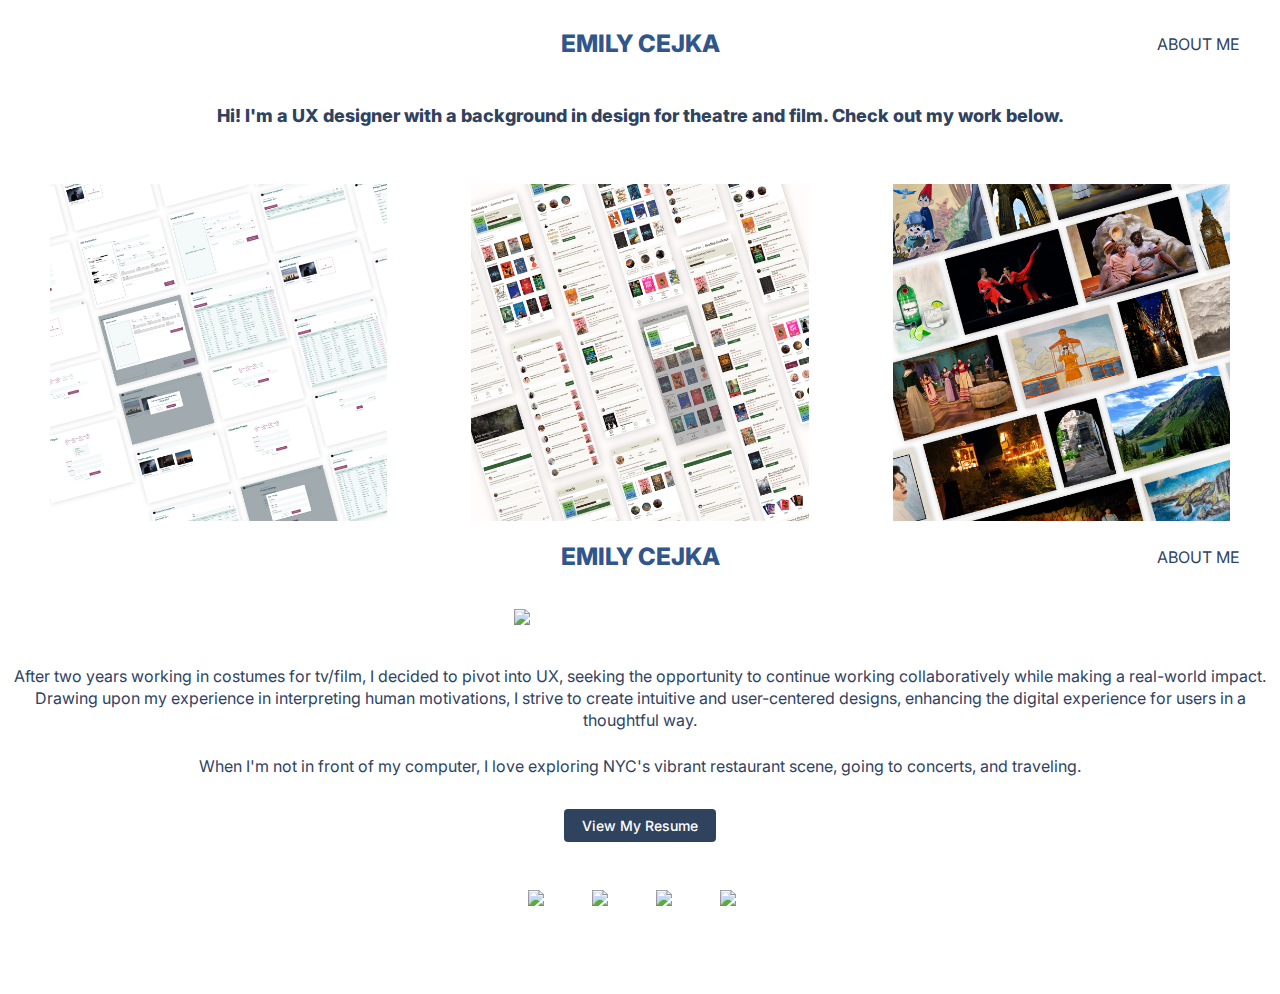
==== index.html @ d9a7fcef "combining about me" ====
<!DOCTYPE html>
<html>
	<head>
		<title>Emily Cejka</title>
		<meta charset="utf-8">
		<meta name="viewport" content="width=device-width, initial-scale=1">
		<link rel="stylesheet" href="https://fonts.googleapis.com/css2?family=Inter:wght@400;500;600;700&display=swap"/>
		<link rel="stylesheet" href="./style.css">
	</head>
	<body>
		<div class="header-container">
			<div class="header-item"></div>

			<div>
				<a href="../index.html"><h2>EMILY CEJKA</h2></a>
			</div>

			<div class="header-item">
				<a href="projects/about-me.html"><p>ABOUT ME</p></a>
			</div>
		</div>




		<h4>Hi! I'm a UX designer with a background in design for theatre and film. Check out my work below.</h4>

		<div class="container">
			<div class="project-card">
				<img src="projects/home-images/cc-cover.jpeg" alt="Costume Companion">

				<a href="projects/costume-companion.html">
					<div class="overlay">
		     			<p class="project-title">Costume Companion</p>
		   			</div>
				</a>
			</div>

			<div class="project-card">
		   		<img src="projects/home-images/grcover.jpeg" alt="Goodreads"></a>

		   		<a href="projects/goodreads.html">
		   			<div class="overlay">
		     			<p class="project-title">Goodreads: An Evolution</p>
		   			</div>
		   		</a>
			</div>

			<div class="project-card">
				<img src="projects/home-images/co-cover.jpg" alt="Creative Outlets">

				<a href="projects/creative-outlets.html">
					<div class="overlay">
		     			<p class="project-title">Creative Outlets</p>
		   			</div>
				</a>
			</div>
		</div>

		<html>
	<head>
		<title>Costume Companion</title>
		<meta charset="utf-8">
		<meta name="viewport" content="width=device-width, initial-scale=1">
		<link rel="stylesheet" href="https://fonts.googleapis.com/css2?family=Inter:wght@400;500;600;700&display=swap"/>
		<link rel="stylesheet" href="../style.css">
	</head>
	<body>
		<div class="header-container">
			<div class="header-item"></div>

			<div>
				<a href="../index.html"><h2>EMILY CEJKA</h2></a>
			</div>

			<div class="header-item">
				<a href="about-me.html"><p>ABOUT ME</p></a>
			</div>
		</div>

		<img class="profile-pic" src="Profile.jpeg" width="20%">

		<p>After two years working in costumes for tv/film, I decided to pivot into UX, seeking the opportunity to continue working collaboratively while making a real-world impact. Drawing upon my experience in interpreting human motivations, I strive to create intuitive and user-centered designs, enhancing the digital experience for users in a thoughtful way.</p>
		<p>When I'm not in front of my computer, I love exploring NYC's vibrant restaurant scene, going to concerts, and traveling.</p>

		<a class="button" href="https://drive.google.com/file/d/1IEPt8PPL3KUsZKI9bEFSXfuvruaaCtfn/view" target="_blank">View My Resume</a>

		<div class="container">
			<div class="icon-row">
				<a href="https://dribbble.com/emilycejka" target="_blank"><img src="img/dribbble-icon.svg"></a>
			</div>
			<div class="icon-row">
				<a href="https://instagram.com/emcejka" target="_blank"><img src="img/instagram-icon.svg"></a>
			</div>
			<div class="icon-row">
				<a href="https://linkedin.com/in/emilycejka" target="_blank"><img src="img/linkedin-icon.svg"></a>
			</div>
			<div class="icon-row">
				<a href="mailto:emily.cejka@gmail.com" target="_blank"><img src="img/email-icon.svg"></a>
			</div>
		</div>
	</body>
</html>

	</body>
</html>
---- style.css ----
:root {
    --primary-text-color: #2F435F; /* Navy */
}

h1, h2, h4, h6, p, a, .image-caption {
    font-family: 'Inter', sans-serif;
    color: var(--primary-text-color);
    text-align: center;
    max-width: 100%;
    margin-left: auto;
    margin-right: auto;
    margin-top: 24px;
    margin-bottom: 24px;
    text-decoration: none;
}
ol, dl, dt, dd  {
    font-family: 'Inter', sans-serif;
    color: var(--primary-text-color);
    text-align: left;
    max-width: 100%;
    font-size: 16px;
    font-weight: 400;
    line-height: 32px;
    margin-left: auto;
    margin-right: auto;
    margin-top: 24px;
    margin-bottom: 24px;
}

ol.centered-list {
    margin: 24px, auto;
    list-style-position: inside;
    display: flex;
    flex-direction: column;
    align-items: center;
    max-width: 80%;
}

ol.centered-list li{
    margin-top: 8px;
    margin-bottom: 8px;
}

h1 {
    font-size: 36px;
    font-weight: 800;
    line-height: 36px;
    margin-top: 32px;
}
h2 {
    font-size: 24px;
    font-weight: 800;
    line-height: 24px;
    margin-top: 24px;
    color: #30568c;

}
h4 {
    font-size: 18px;
    font-weight: 800;
    line-height: 24px;
}

h6 {
    font-size: 16px;
    font-weight: 500;
    line-height: 16px;
}
p {
    font-size: 16px;
    font-weight: 400;
    line-height: 22px;
}
img {
    max-width: 100%;
    display: block;
  margin-left: auto;
    margin-right: auto;
}

.profile-pic {
    min-width: 200px;
    padding-top: 16px;
    padding-bottom: 16px;
}

.header-container {
    display: flex;
    justify-content: space-between;
    align-items: center;
    padding-left: 24px;
    padding-right: 24px;
}

.header-item {
    min-width: 100px;
}

.container {
    display: flex;
    width: 100%;
    margin-left: auto;
    margin-right: auto;
    justify-content: center;
}

.row {
    display: flex;
    align-items: center;
    width: 80%;
}

.more-row {
    display: inline-flex;
    align-items: left;
    width: 80%;
    max-width: 300px;
}

.icon-row {
    display: flex;
    justify-content: space-between;
    margin-inline: 16px; 
    justify-content: center;
    margin-top: 16px;
    margin-left: 16px;
    margin-right: 16px;
    margin-bottom: 56px;
}

.icon-row img {
    width: 32px;
}

.header-row {
    display: inline-flex;
    justify-content: space-between;
    margin-inline: 16px;
}

.text-container {
    flex: 1;
    padding-top: 8px;
    padding-bottom: 16px;
    padding-left: 8px;
    padding-right: 8px;
}

.image-container {
    flex: 1;
    width: 80%;
    display: flex;
    flex-direction: column;
    align-items: center;
    padding-top: 16px;
    padding-bottom: 16px;
    padding-left: 8px;
    padding-right: 8px;
}

.image-container img {
    max-width: 100%;
}

.image-caption{ 
    color: #4C5C92;
    font-size: 14px;
    font-weight: 400;
    text-align: left;
    margin-left: 40px;
    margin-top 8px;
 }

.carousel-container {
  position: relative;
  max-width: 1000px;
  height: 643px;
  overflow: hidden;
  margin-left: auto;
  margin-right: auto;
}

.carousel-slide {
  display: flex;
  width: 100%;
  height:100%;
}

.carousel-slide img {
  object-fit: cover;
  height: auto;
  max-width: 100%;
}

.carousel-controls {
  display: flex;
  justify-content: center;
  padding-bottom: 16px;
  
}

.prev-btn,
.next-btn {
  cursor: pointer;
  display: inline-block;
  padding-top: 4px;
  padding-bottom: 4px;
  padding-left: 14px;
  padding-right: 14px;
  margin-left: 4px;
  margin-right: 4px;
  font-family: 'Inter', sans-serif;
  font-weight: 500;
  color: var(--primary-text-color);
  font-size: 14px;
  background-color: white;
  border-radius:4px;
  border-style: solid;
  border-width: 1px;
  border-color: var(--primary-text-color);
}

.carousel-controls {
  display: flex;
  justify-content: center;
}

.button {
    cursor: pointer;
  display: flex;
  justify-content: center;
  max-width: 120px;
  padding: 8px 16px;
  margin-top: 32px;
  margin-bottom: 8px;
  margin-left: auto;
  margin-right: auto;
  background-color: var(--primary-text-color);
  font-family: 'Inter', sans-serif;
  font-weight: 500;
  text-decoration-line: none;
  color: white;
  font-size: 14px;
  border-radius: 4px;
}


.project-card {
  position: relative;
  display: inline-block;
  margin-top: 32px;
}

.project-card img {
    width: 80%;
}

.card-row {
    display: inline-flex;
    justify-content: flex-start;
    width: 40%;
}

.overlay {
  position: absolute;
  top: 0;
  left: 0;
  width: 100%;
  height: 100%;
  background-color: rgba(255, 255, 255, 0.8);
  display: flex;
  justify-content: center;
  align-items: center;
  opacity: 0;
  transition: opacity 0.3s ease; 
}

.project-title {
  font-size: 24px;
  font-family: 'Inter', sans-serif;
  color: var(--primary-text-color);
  font-weight: 500;
}

.project-card:hover .overlay {
  opacity: 1;
---- style.css ----
:root {
    --primary-text-color: #2F435F; /* Navy */
}

h1, h2, h4, h6, p, a, .image-caption {
    font-family: 'Inter', sans-serif;
    color: var(--primary-text-color);
    text-align: center;
    max-width: 100%;
    margin-left: auto;
    margin-right: auto;
    margin-top: 24px;
    margin-bottom: 24px;
    text-decoration: none;
}
ol, dl, dt, dd  {
    font-family: 'Inter', sans-serif;
    color: var(--primary-text-color);
    text-align: left;
    max-width: 100%;
    font-size: 16px;
    font-weight: 400;
    line-height: 32px;
    margin-left: auto;
    margin-right: auto;
    margin-top: 24px;
    margin-bottom: 24px;
}

ol.centered-list {
    margin: 24px, auto;
    list-style-position: inside;
    display: flex;
    flex-direction: column;
    align-items: center;
    max-width: 80%;
}

ol.centered-list li{
    margin-top: 8px;
    margin-bottom: 8px;
}

h1 {
    font-size: 36px;
    font-weight: 800;
    line-height: 36px;
    margin-top: 32px;
}
h2 {
    font-size: 24px;
    font-weight: 800;
    line-height: 24px;
    margin-top: 24px;
    color: #30568c;

}
h4 {
    font-size: 18px;
    font-weight: 800;
    line-height: 24px;
}

h6 {
    font-size: 16px;
    font-weight: 500;
    line-height: 16px;
}
p {
    font-size: 16px;
    font-weight: 400;
    line-height: 22px;
}
img {
    max-width: 100%;
    display: block;
  margin-left: auto;
    margin-right: auto;
}

.profile-pic {
    min-width: 200px;
    padding-top: 16px;
    padding-bottom: 16px;
}

.header-container {
    display: flex;
    justify-content: space-between;
    align-items: center;
    padding-left: 24px;
    padding-right: 24px;
}

.header-item {
    min-width: 100px;
}

.container {
    display: flex;
    width: 100%;
    margin-left: auto;
    margin-right: auto;
    justify-content: center;
}

.row {
    display: flex;
    align-items: center;
    width: 80%;
}

.more-row {
    display: inline-flex;
    align-items: left;
    width: 80%;
    max-width: 300px;
}

.icon-row {
    display: flex;
    justify-content: space-between;
    margin-inline: 16px; 
    justify-content: center;
    margin-top: 16px;
    margin-left: 16px;
    margin-right: 16px;
    margin-bottom: 56px;
}

.icon-row img {
    width: 32px;
}

.header-row {
    display: inline-flex;
    justify-content: space-between;
    margin-inline: 16px;
}

.text-container {
    flex: 1;
    padding-top: 8px;
    padding-bottom: 16px;
    padding-left: 8px;
    padding-right: 8px;
}

.image-container {
    flex: 1;
    width: 80%;
    display: flex;
    flex-direction: column;
    align-items: center;
    padding-top: 16px;
    padding-bottom: 16px;
    padding-left: 8px;
    padding-right: 8px;
}

.image-container img {
    max-width: 100%;
}

.image-caption{ 
    color: #4C5C92;
    font-size: 14px;
    font-weight: 400;
    text-align: left;
    margin-left: 40px;
    margin-top 8px;
 }

.carousel-container {
  position: relative;
  max-width: 1000px;
  height: 643px;
  overflow: hidden;
  margin-left: auto;
  margin-right: auto;
}

.carousel-slide {
  display: flex;
  width: 100%;
  height:100%;
}

.carousel-slide img {
  object-fit: cover;
  height: auto;
  max-width: 100%;
}

.carousel-controls {
  display: flex;
  justify-content: center;
  padding-bottom: 16px;
  
}

.prev-btn,
.next-btn {
  cursor: pointer;
  display: inline-block;
  padding-top: 4px;
  padding-bottom: 4px;
  padding-left: 14px;
  padding-right: 14px;
  margin-left: 4px;
  margin-right: 4px;
  font-family: 'Inter', sans-serif;
  font-weight: 500;
  color: var(--primary-text-color);
  font-size: 14px;
  background-color: white;
  border-radius:4px;
  border-style: solid;
  border-width: 1px;
  border-color: var(--primary-text-color);
}

.carousel-controls {
  display: flex;
  justify-content: center;
}

.button {
    cursor: pointer;
  display: flex;
  justify-content: center;
  max-width: 120px;
  padding: 8px 16px;
  margin-top: 32px;
  margin-bottom: 8px;
  margin-left: auto;
  margin-right: auto;
  background-color: var(--primary-text-color);
  font-family: 'Inter', sans-serif;
  font-weight: 500;
  text-decoration-line: none;
  color: white;
  font-size: 14px;
  border-radius: 4px;
}


.project-card {
  position: relative;
  display: inline-block;
  margin-top: 32px;
}

.project-card img {
    width: 80%;
}

.card-row {
    display: inline-flex;
    justify-content: flex-start;
    width: 40%;
}

.overlay {
  position: absolute;
  top: 0;
  left: 0;
  width: 100%;
  height: 100%;
  background-color: rgba(255, 255, 255, 0.8);
  display: flex;
  justify-content: center;
  align-items: center;
  opacity: 0;
  transition: opacity 0.3s ease; 
}

.project-title {
  font-size: 24px;
  font-family: 'Inter', sans-serif;
  color: var(--primary-text-color);
  font-weight: 500;
}

.project-card:hover .overlay {
  opacity: 1;
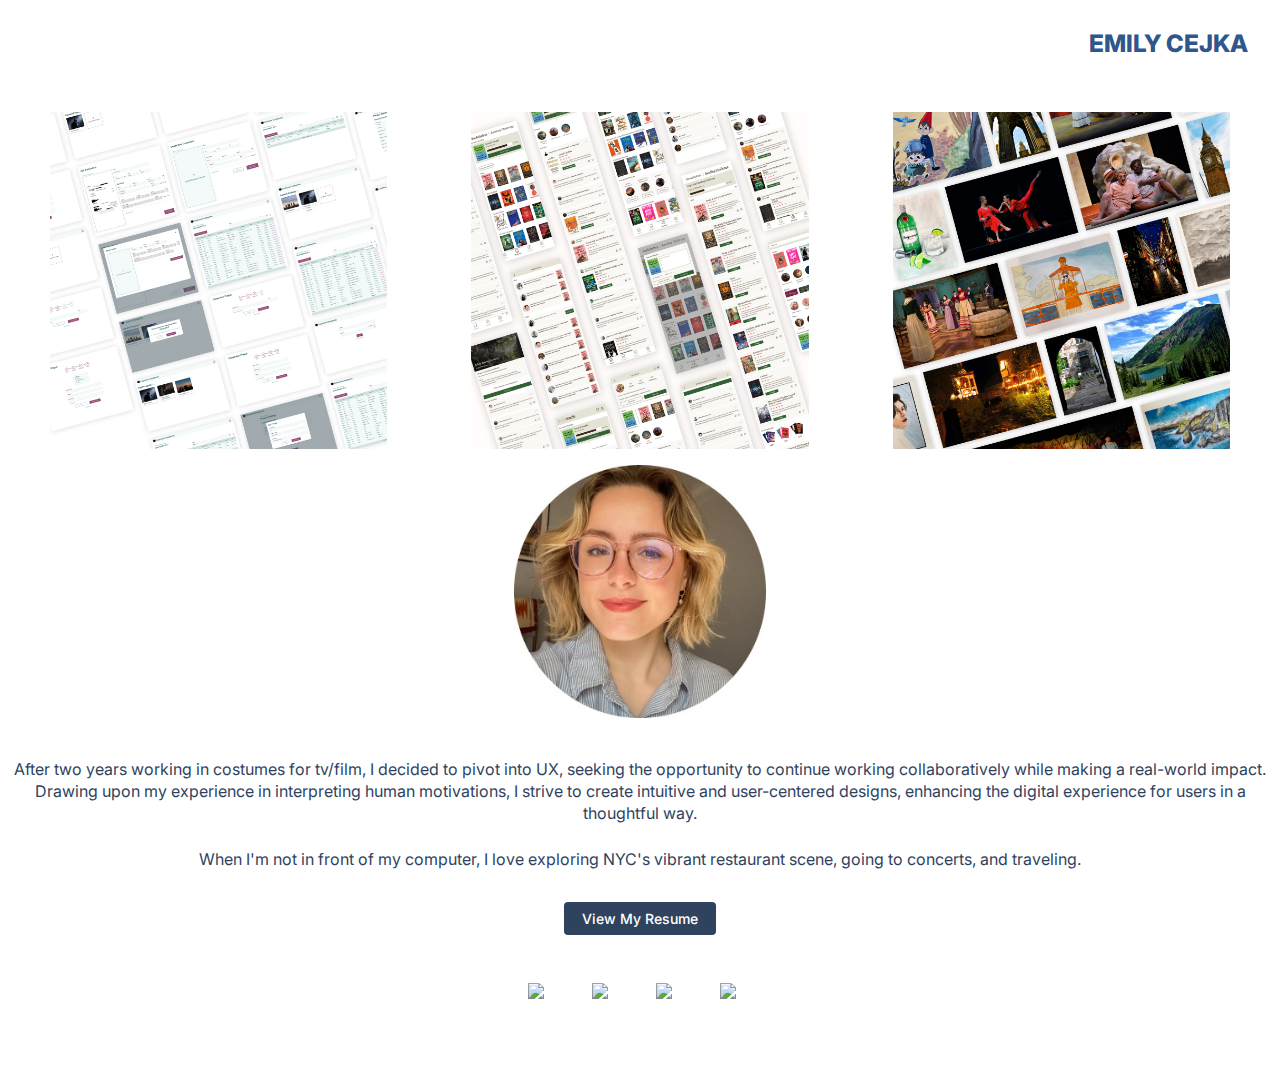
==== commit 6da6afb8: "corrections" ====
--- a/index.html
+++ b/index.html
@@ -15,15 +15,8 @@
 				<a href="../index.html"><h2>EMILY CEJKA</h2></a>
 			</div>
 
-			<div class="header-item">
-				<a href="projects/about-me.html"><p>ABOUT ME</p></a>
-			</div>
 		</div>
 
-
-
-
-		<h4>Hi! I'm a UX designer with a background in design for theatre and film. Check out my work below.</h4>
 
 		<div class="container">
 			<div class="project-card">
@@ -57,27 +50,6 @@
 			</div>
 		</div>
 
-		<html>
-	<head>
-		<title>Costume Companion</title>
-		<meta charset="utf-8">
-		<meta name="viewport" content="width=device-width, initial-scale=1">
-		<link rel="stylesheet" href="https://fonts.googleapis.com/css2?family=Inter:wght@400;500;600;700&display=swap"/>
-		<link rel="stylesheet" href="../style.css">
-	</head>
-	<body>
-		<div class="header-container">
-			<div class="header-item"></div>
-
-			<div>
-				<a href="../index.html"><h2>EMILY CEJKA</h2></a>
-			</div>
-
-			<div class="header-item">
-				<a href="about-me.html"><p>ABOUT ME</p></a>
-			</div>
-		</div>
-
 		<img class="profile-pic" src="Profile.jpeg" width="20%">
 
 		<p>After two years working in costumes for tv/film, I decided to pivot into UX, seeking the opportunity to continue working collaboratively while making a real-world impact. Drawing upon my experience in interpreting human motivations, I strive to create intuitive and user-centered designs, enhancing the digital experience for users in a thoughtful way.</p>
@@ -99,8 +71,7 @@
 				<a href="mailto:emily.cejka@gmail.com" target="_blank"><img src="img/email-icon.svg"></a>
 			</div>
 		</div>
-	</body>
-</html>
+
 
 	</body>
 </html>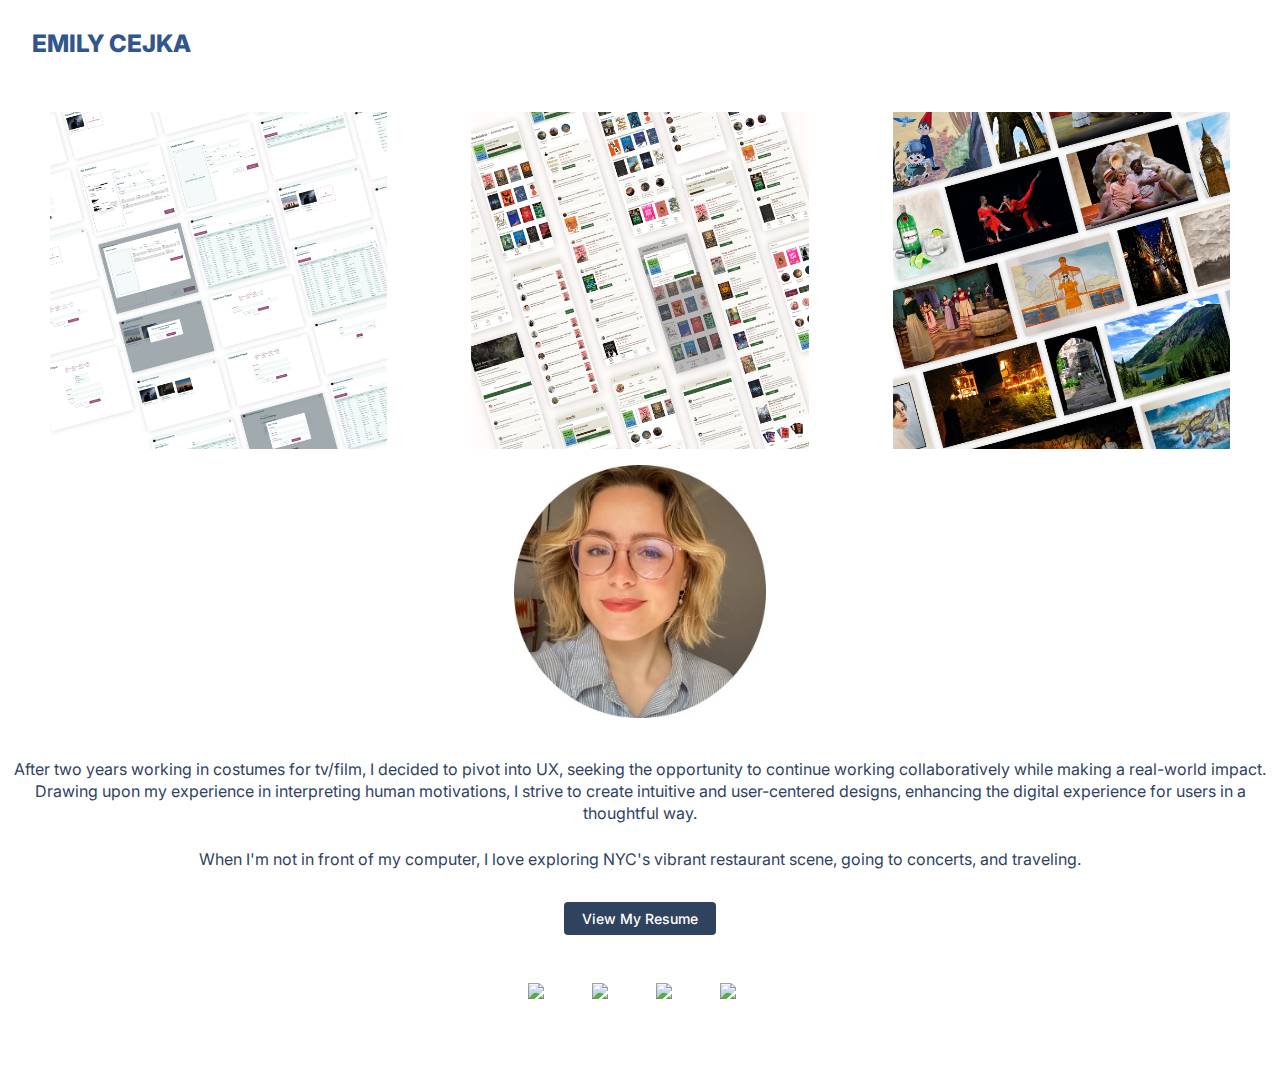
==== commit 040eef34: "justify my name" ====
--- a/index.html
+++ b/index.html
@@ -9,8 +9,6 @@
 	</head>
 	<body>
 		<div class="header-container">
-			<div class="header-item"></div>
-
 			<div>
 				<a href="../index.html"><h2>EMILY CEJKA</h2></a>
 			</div>
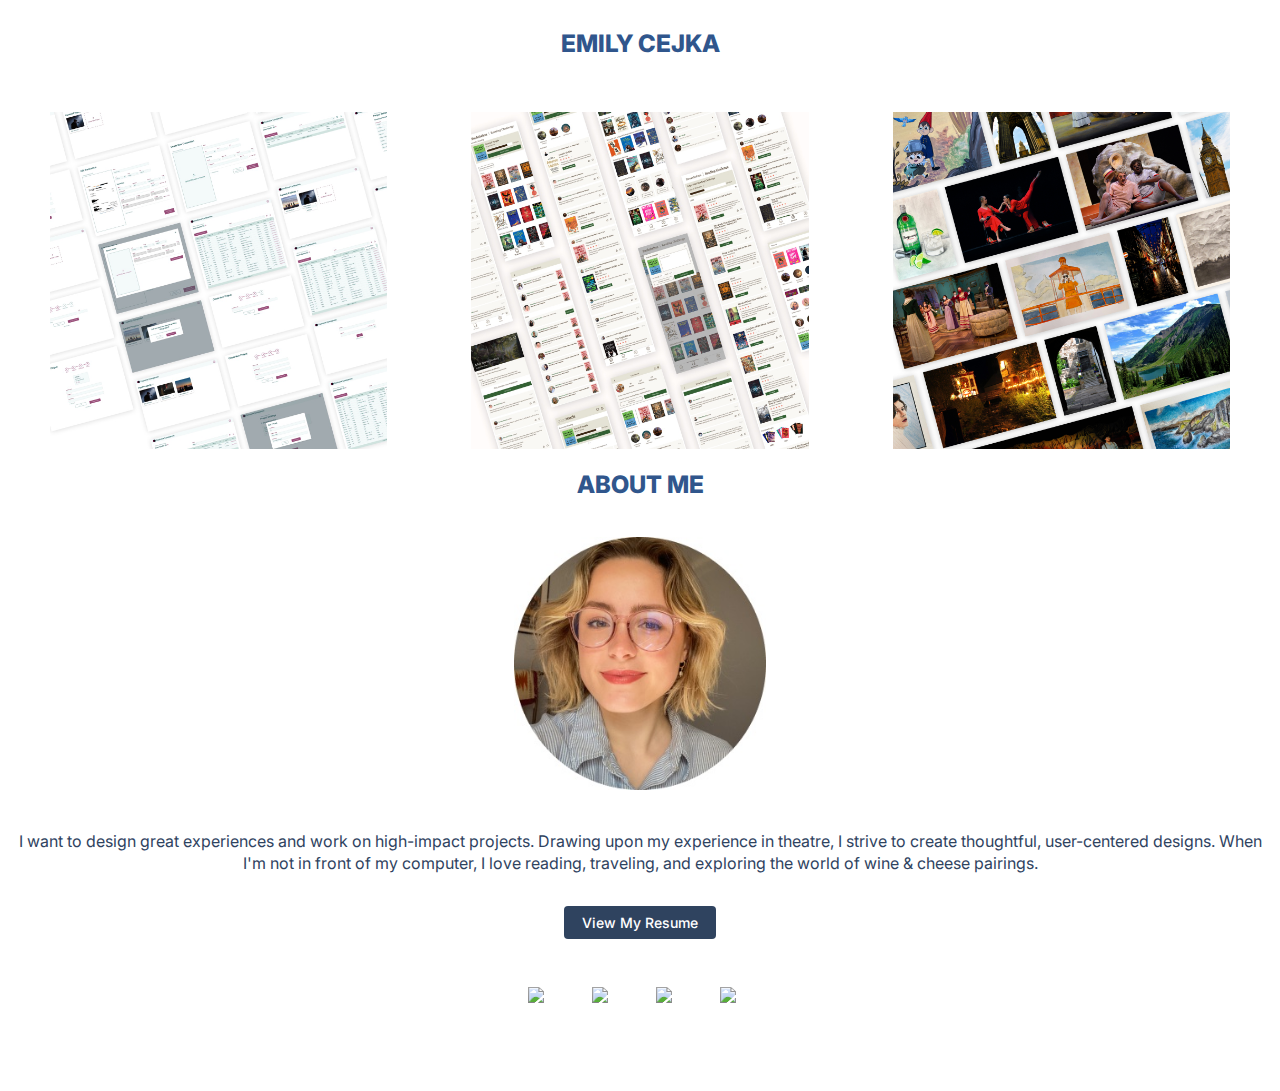
==== commit 042d6ad7: "more" ====
--- a/index.html
+++ b/index.html
@@ -48,10 +48,11 @@
 			</div>
 		</div>
 
+		<h2>ABOUT ME</h2></a>
+
 		<img class="profile-pic" src="Profile.jpeg" width="20%">
 
-		<p>After two years working in costumes for tv/film, I decided to pivot into UX, seeking the opportunity to continue working collaboratively while making a real-world impact. Drawing upon my experience in interpreting human motivations, I strive to create intuitive and user-centered designs, enhancing the digital experience for users in a thoughtful way.</p>
-		<p>When I'm not in front of my computer, I love exploring NYC's vibrant restaurant scene, going to concerts, and traveling.</p>
+		<p>I want to design great experiences and work on high-impact projects. Drawing upon my experience in theatre, I strive to create thoughtful, user-centered designs. When I'm not in front of my computer, I love reading, traveling, and exploring the world of wine & cheese pairings.</p>
 
 		<a class="button" href="https://drive.google.com/file/d/1IEPt8PPL3KUsZKI9bEFSXfuvruaaCtfn/view" target="_blank">View My Resume</a>
 
--- a/style.css
+++ b/style.css
@@ -86,7 +86,7 @@
 
 .header-container {
     display: flex;
-    justify-content: space-between;
+    justify-content: center;
     align-items: center;
     padding-left: 24px;
     padding-right: 24px;
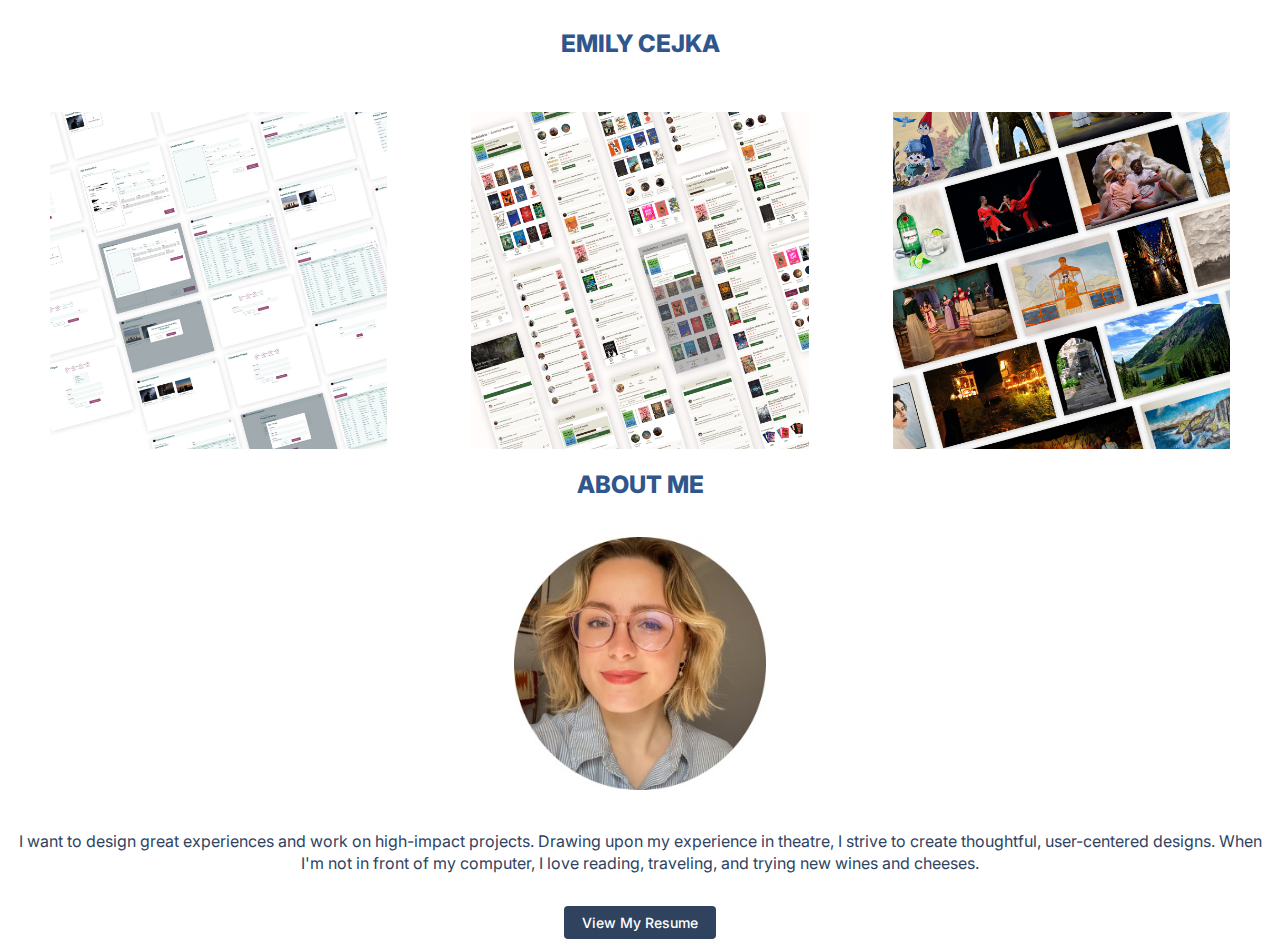
==== commit 763437a3: "more" ====
--- a/index.html
+++ b/index.html
@@ -48,29 +48,14 @@
 			</div>
 		</div>
 
-		<h2>ABOUT ME</h2></a>
+		<h2 style="margin-top: 24px;">ABOUT ME</h2>
 
 		<img class="profile-pic" src="Profile.jpeg" width="20%">
 
-		<p>I want to design great experiences and work on high-impact projects. Drawing upon my experience in theatre, I strive to create thoughtful, user-centered designs. When I'm not in front of my computer, I love reading, traveling, and exploring the world of wine & cheese pairings.</p>
+		<p>I want to design great experiences and work on high-impact projects. Drawing upon my experience in theatre, I strive to create thoughtful, user-centered designs. When I'm not in front of my computer, I love reading, traveling, and trying new wines and cheeses.</p>
 
-		<a class="button" href="https://drive.google.com/file/d/1IEPt8PPL3KUsZKI9bEFSXfuvruaaCtfn/view" target="_blank">View My Resume</a>
-
-		<div class="container">
-			<div class="icon-row">
-				<a href="https://dribbble.com/emilycejka" target="_blank"><img src="img/dribbble-icon.svg"></a>
-			</div>
-			<div class="icon-row">
-				<a href="https://instagram.com/emcejka" target="_blank"><img src="img/instagram-icon.svg"></a>
-			</div>
-			<div class="icon-row">
-				<a href="https://linkedin.com/in/emilycejka" target="_blank"><img src="img/linkedin-icon.svg"></a>
-			</div>
-			<div class="icon-row">
-				<a href="mailto:emily.cejka@gmail.com" target="_blank"><img src="img/email-icon.svg"></a>
-			</div>
-		</div>
-
+		<a class="button" href="https://drive.google.com/file/d/1IEPt8PPL3KUsZKI9bEFSXfuvruaaCtfn/view" target="_blank">View My Resume
+		</a>
 
 	</body>
 </html>--- a/style.css
+++ b/style.css
@@ -88,8 +88,8 @@
     display: flex;
     justify-content: center;
     align-items: center;
-    padding-left: 24px;
-    padding-right: 24px;
+    padding-left: 20%;
+    padding-right: 20%;
 }
 
 .header-item {
@@ -152,8 +152,8 @@
     display: flex;
     flex-direction: column;
     align-items: center;
-    padding-top: 16px;
-    padding-bottom: 16px;
+    padding-top: 24px;
+    padding-bottom: 24px;
     padding-left: 8px;
     padding-right: 8px;
 }
@@ -279,7 +279,7 @@
   font-size: 24px;
   font-family: 'Inter', sans-serif;
   color: var(--primary-text-color);
-  font-weight: 500;
+  font-weight: 600;
 }
 
 .project-card:hover .overlay {
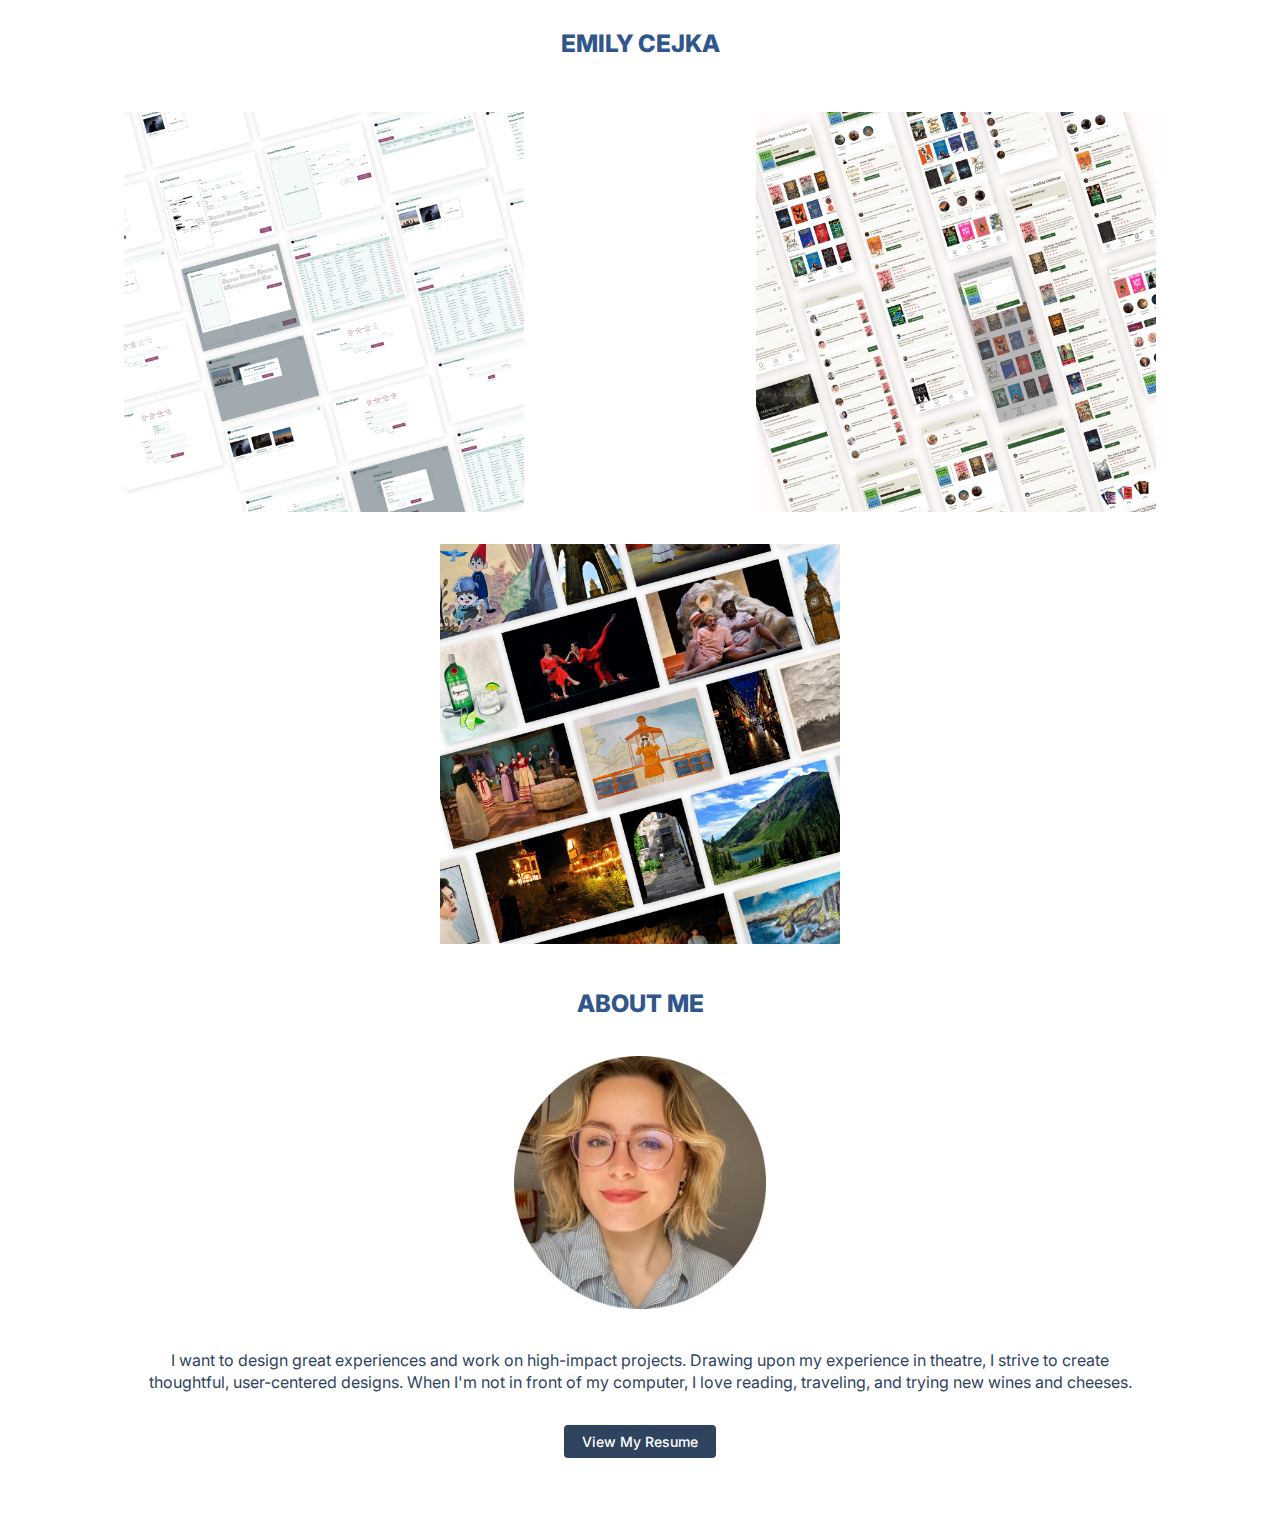
==== commit 3fed6ef7: "hehe" ====
--- a/index.html
+++ b/index.html
@@ -10,7 +10,7 @@
 	<body>
 		<div class="header-container">
 			<div>
-				<a href="../index.html"><h2>EMILY CEJKA</h2></a>
+				<h2>EMILY CEJKA</h2></a>
 			</div>
 
 		</div>
@@ -48,13 +48,13 @@
 			</div>
 		</div>
 
-		<h2 style="margin-top: 24px;">ABOUT ME</h2>
+		<h2 style="margin-top: 48px;">ABOUT ME</h2>
 
 		<img class="profile-pic" src="Profile.jpeg" width="20%">
 
-		<p>I want to design great experiences and work on high-impact projects. Drawing upon my experience in theatre, I strive to create thoughtful, user-centered designs. When I'm not in front of my computer, I love reading, traveling, and trying new wines and cheeses.</p>
+		<p style="max-width: 80%;"> I want to design great experiences and work on high-impact projects. Drawing upon my experience in theatre, I strive to create thoughtful, user-centered designs. When I'm not in front of my computer, I love reading, traveling, and trying new wines and cheeses.</p>
 
-		<a class="button" href="https://drive.google.com/file/d/1IEPt8PPL3KUsZKI9bEFSXfuvruaaCtfn/view" target="_blank">View My Resume
+		<a style="margin-bottom: 56px" class="button" href="https://drive.google.com/file/d/1IEPt8PPL3KUsZKI9bEFSXfuvruaaCtfn/view" target="_blank">View My Resume
 		</a>
 
 	</body>
--- a/style.css
+++ b/style.css
@@ -98,10 +98,11 @@
 
 .container {
     display: flex;
-    width: 100%;
+    flex-wrap: wrap;
+    width: 20%%;
     margin-left: auto;
     margin-right: auto;
-    justify-content: center;
+    justify-content: space-around;
 }
 
 .row {
@@ -249,10 +250,13 @@
   position: relative;
   display: inline-block;
   margin-top: 32px;
+  margin-left: 16px;
+  margin-right: 16px;
+
 }
 
 .project-card img {
-    width: 80%;
+    width: 400px;
 }
 
 .card-row {
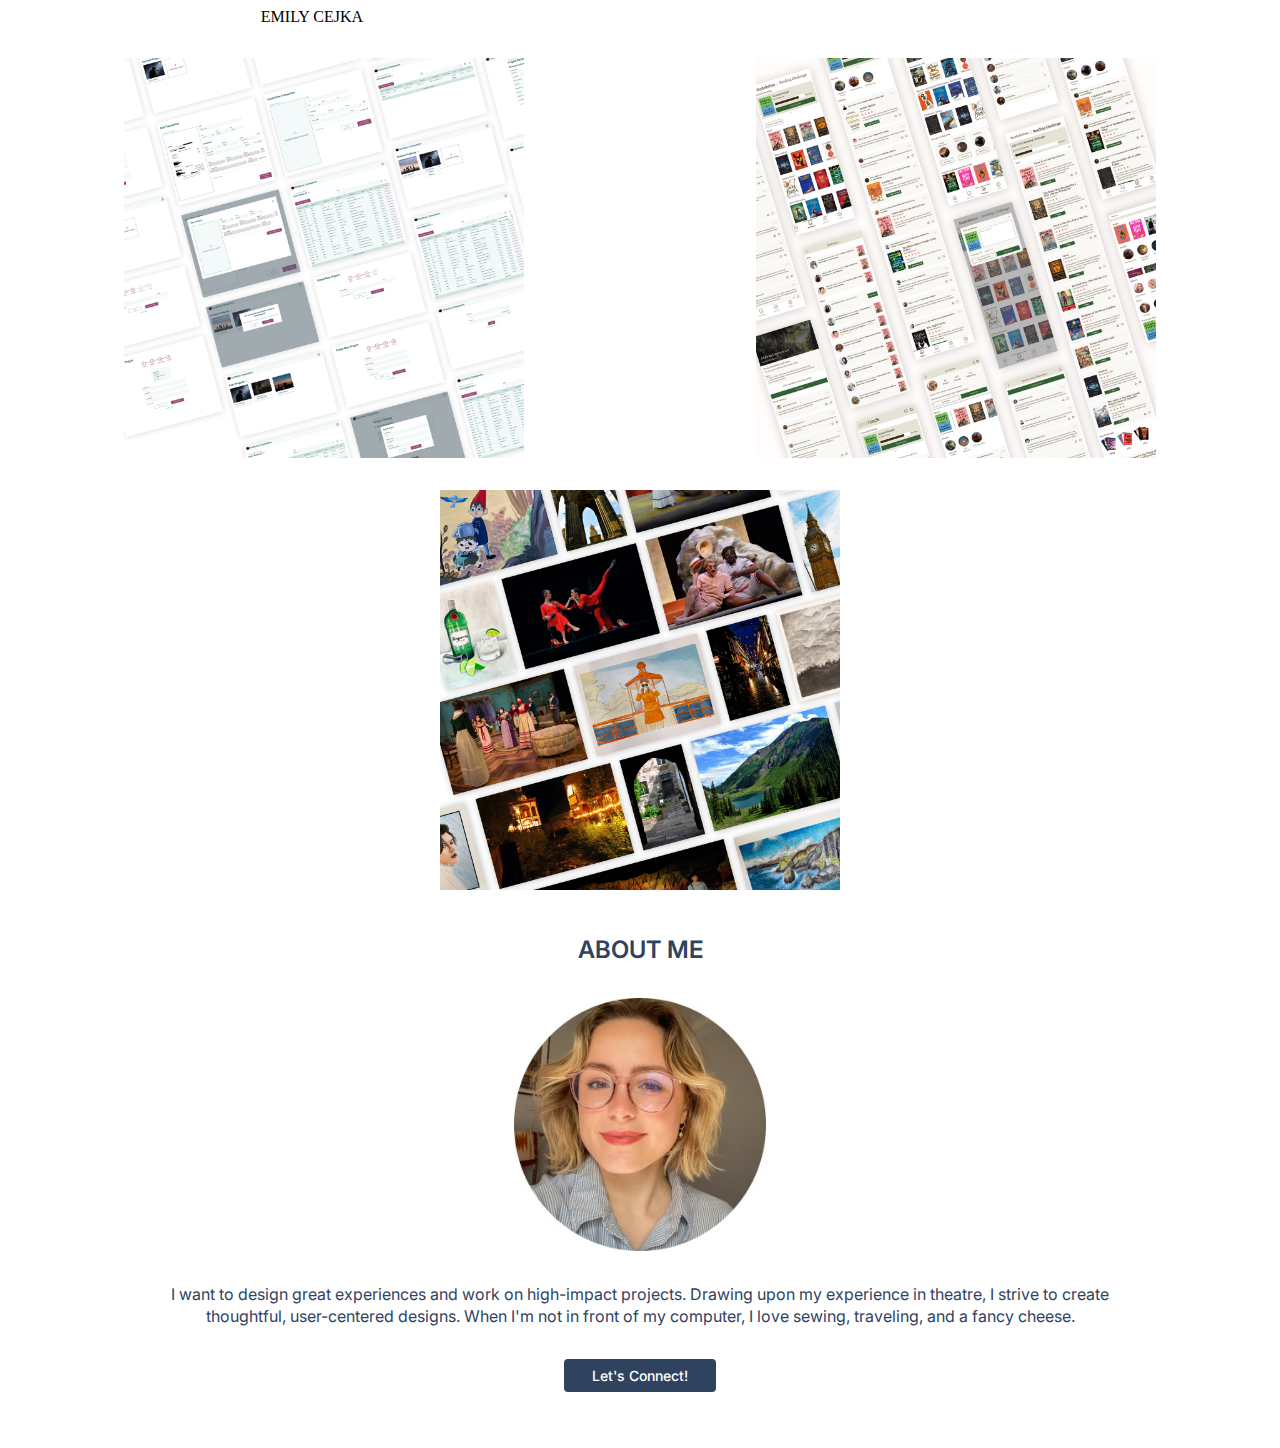
==== commit 367e7411: "cha cha changesss" ====
--- a/index.html
+++ b/index.html
@@ -10,7 +10,7 @@
 	<body>
 		<div class="header-container">
 			<div>
-				<h2>EMILY CEJKA</h2></a>
+				<header>EMILY CEJKA</header></a>
 			</div>
 
 		</div>
@@ -52,9 +52,9 @@
 
 		<img class="profile-pic" src="Profile.jpeg" width="20%">
 
-		<p style="max-width: 80%;"> I want to design great experiences and work on high-impact projects. Drawing upon my experience in theatre, I strive to create thoughtful, user-centered designs. When I'm not in front of my computer, I love reading, traveling, and trying new wines and cheeses.</p>
+		<p style="max-width: 80%;"> I want to design great experiences and work on high-impact projects. Drawing upon my experience in theatre, I strive to create thoughtful, user-centered designs. When I'm not in front of my computer, I love sewing, traveling, and a fancy cheese.</p>
 
-		<a style="margin-bottom: 56px" class="button" href="https://drive.google.com/file/d/1IEPt8PPL3KUsZKI9bEFSXfuvruaaCtfn/view" target="_blank">View My Resume
+		<a style="margin-bottom: 56px" class="button" href="mailto:emily.cejka@gmail.com" target="_blank">Let's Connect!
 		</a>
 
 	</body>
--- a/style.css
+++ b/style.css
@@ -6,25 +6,21 @@
     font-family: 'Inter', sans-serif;
     color: var(--primary-text-color);
     text-align: center;
-    max-width: 100%;
+    max-width: 80%;
     margin-left: auto;
     margin-right: auto;
-    margin-top: 24px;
-    margin-bottom: 24px;
     text-decoration: none;
 }
 ol, dl, dt, dd  {
     font-family: 'Inter', sans-serif;
     color: var(--primary-text-color);
     text-align: left;
-    max-width: 100%;
+    max-width: 80%;
     font-size: 16px;
     font-weight: 400;
-    line-height: 32px;
+    line-height: 24px;
     margin-left: auto;
     margin-right: auto;
-    margin-top: 24px;
-    margin-bottom: 24px;
 }
 
 ol.centered-list {
@@ -37,34 +33,42 @@
 }
 
 ol.centered-list li{
-    margin-top: 8px;
-    margin-bottom: 8px;
+    margin-top: 16px;
+    margin-bottom: 16px;
 }
 
 h1 {
     font-size: 36px;
-    font-weight: 800;
+    font-weight: 600;
     line-height: 36px;
-    margin-top: 32px;
+    margin-top: 48px;
+    margin-bottom: 12px;
 }
 h2 {
     font-size: 24px;
+    font-weight: 600;
+    line-height: 24px;
+    margin-top: 86px;
+
+header {
+    font-size: 32px;
     font-weight: 800;
-    line-height: 24px;
-    margin-top: 24px;
-    color: #30568c;
+    line-height: 32px;
+    Margin-top: 56px;
+}
 
 }
 h4 {
     font-size: 18px;
-    font-weight: 800;
+    font-weight: 600;
     line-height: 24px;
 }
 
 h6 {
     font-size: 16px;
-    font-weight: 500;
+    font-weight: 600;
     line-height: 16px;
+    margin-top: 12px;
 }
 p {
     font-size: 16px;
@@ -74,7 +78,7 @@
 img {
     max-width: 100%;
     display: block;
-  margin-left: auto;
+    margin-left: auto;
     margin-right: auto;
 }
 
@@ -85,9 +89,7 @@
 }
 
 .header-container {
-    display: flex;
     justify-content: center;
-    align-items: center;
     padding-left: 20%;
     padding-right: 20%;
 }
@@ -152,7 +154,7 @@
     width: 80%;
     display: flex;
     flex-direction: column;
-    align-items: center;
+    justify-content: center;
     padding-top: 24px;
     padding-bottom: 24px;
     padding-left: 8px;
@@ -167,9 +169,8 @@
     color: #4C5C92;
     font-size: 14px;
     font-weight: 400;
-    text-align: left;
-    margin-left: 40px;
-    margin-top 8px;
+    text-align: center;
+    margin-top: 12px;
  }
 
 .carousel-container {
@@ -287,4 +288,22 @@
 }
 
 .project-card:hover .overlay {
-  opacity: 1;+  opacity: 1;
+}
+
+
+.collage-container{
+    display: inline-flex;
+    flex-wrap: wrap;
+    justify-content: flex-start;
+    align-items: center;
+    gap: 8px;
+    max-width: 80%;
+}
+
+.collage-container img {
+    height: 400px;
+    width: auto;
+    object-fit: scale-down;
+    justify-content: center;
+}
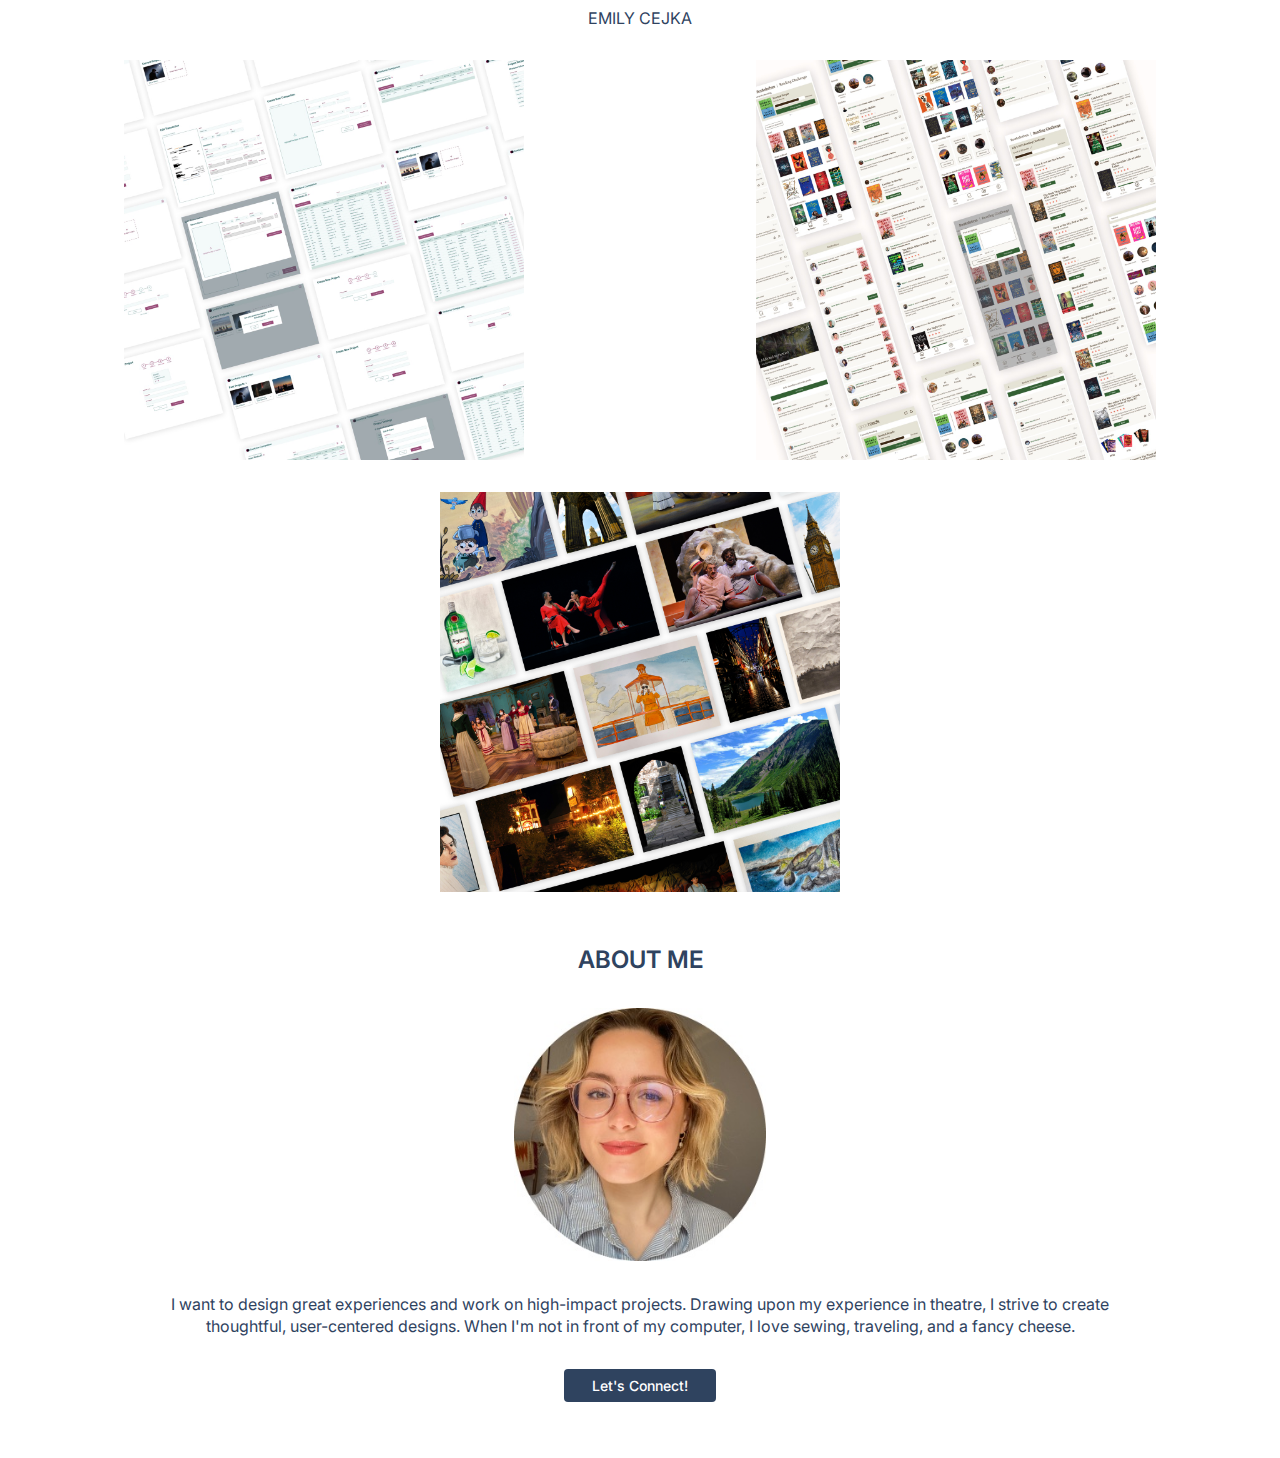
==== commit 65182253: "fixing header" ====
--- a/index.html
+++ b/index.html
@@ -48,7 +48,7 @@
 			</div>
 		</div>
 
-		<h2 style="margin-top: 48px;">ABOUT ME</h2>
+		<h2 style="margin-top: 56px;">ABOUT ME</h2>
 
 		<img class="profile-pic" src="Profile.jpeg" width="20%">
 
--- a/style.css
+++ b/style.css
@@ -2,7 +2,7 @@
     --primary-text-color: #2F435F; /* Navy */
 }
 
-h1, h2, h4, h6, p, a, .image-caption {
+header, h1, h2, h4, h6, p, a, .image-caption {
     font-family: 'Inter', sans-serif;
     color: var(--primary-text-color);
     text-align: center;
@@ -55,6 +55,7 @@
     font-weight: 800;
     line-height: 32px;
     Margin-top: 56px;
+    Margin-bottom: 24px;
 }
 
 }
